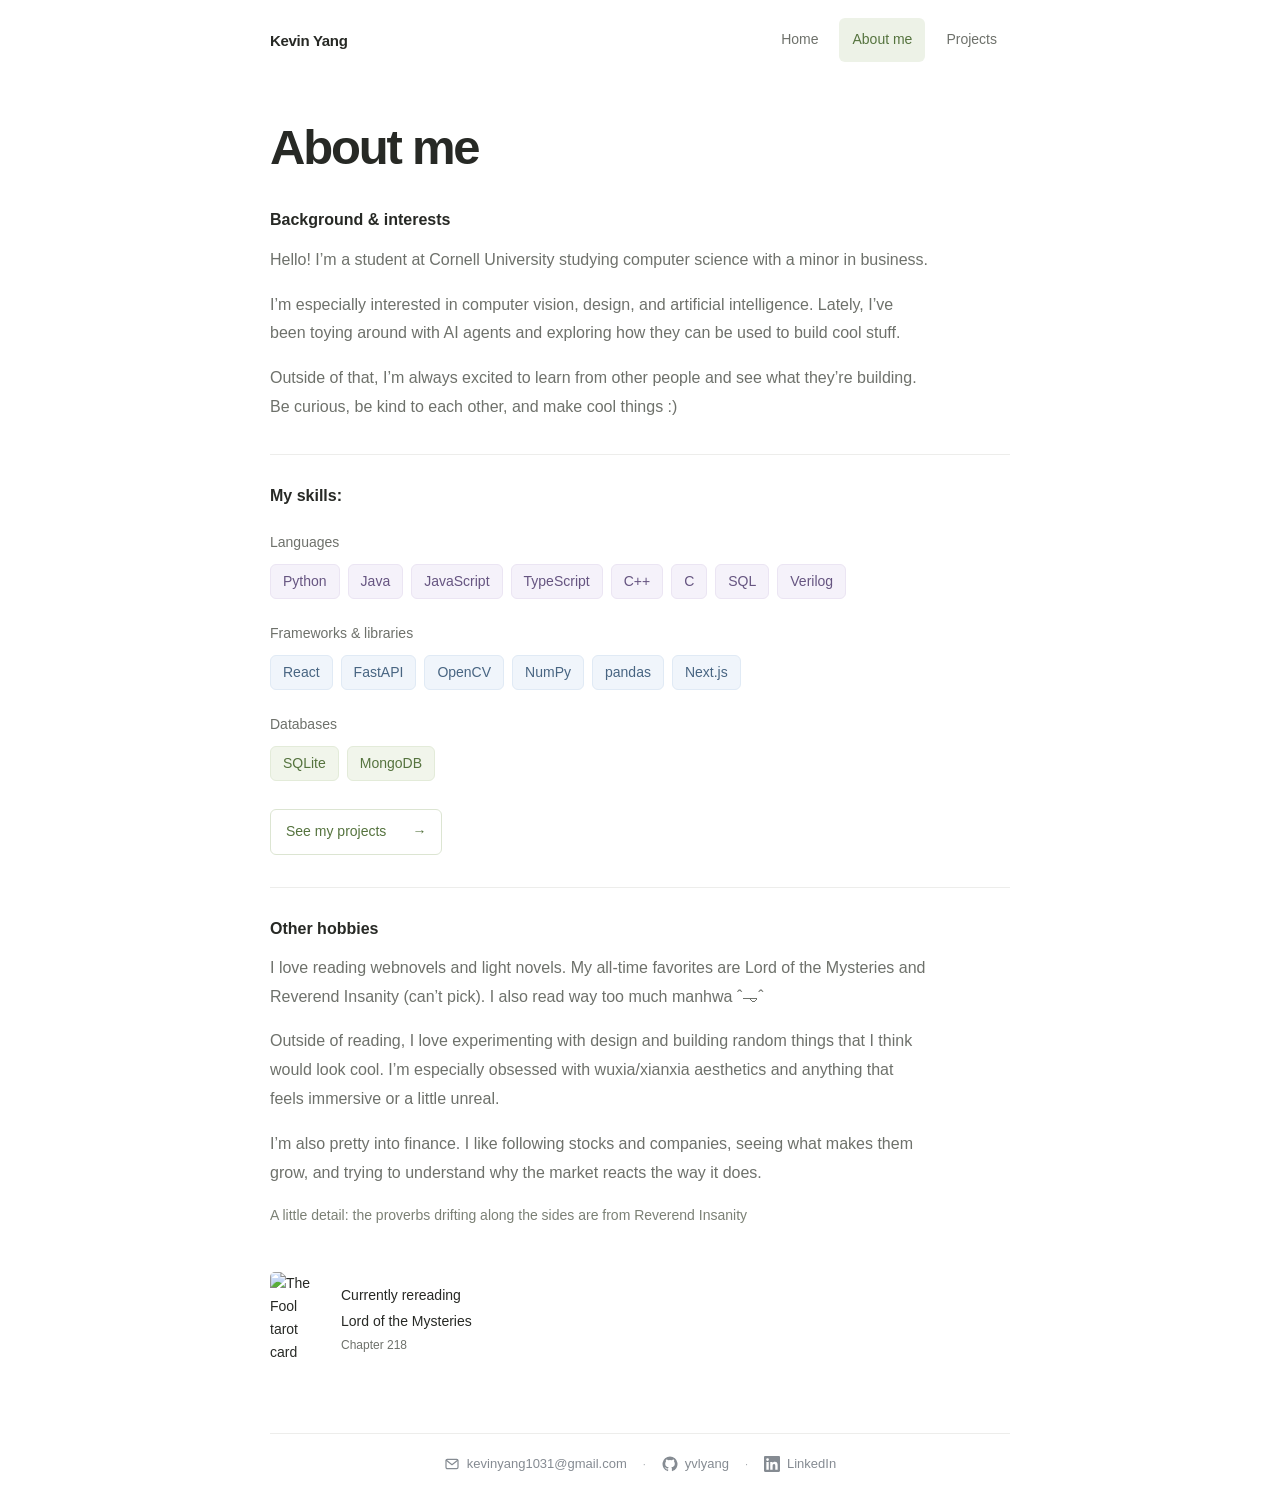
==== about/index.html @ 3167bc16 "Remove calligraphy sides and update student description" ====
<!doctype html>
<html lang="en">
<head>
  <meta charset="utf-8">
  <meta name="viewport" content="width=device-width, initial-scale=1">
  <meta name="theme-color" content="#ffffff">
  <title>About me</title>
  <meta name="description" content="Kevin Yang is a Cornell University student from Boston studying computer science with a business minor, interested in computer vision, artificial intelligence, and AI agents.">
  <meta property="og:title" content="About me">
  <meta property="og:description" content="Kevin Yang is a Cornell University student from Boston studying computer science with a business minor, interested in computer vision, artificial intelligence, and AI agents.">
  <meta property="og:image" content="https://yvlyang.com/assets/bhop-og.jpg">
  <meta property="og:url" content="https://yvlyang.com/about/">
  <link rel="icon" href="data:image/svg+xml,%3Csvg xmlns='http://www.w3.org/2000/svg' viewBox='0 0 64 64'%3E%3Crect width='64' height='64' rx='16' fill='%23edf3df'/%3E%3Ctext x='32' y='43' font-family='Arial' font-size='34' text-anchor='middle' fill='%232a3322'%3Ek%3C/text%3E%3C/svg%3E">
  <link rel="stylesheet" href="../styles.css?v=e16d48c0b4f1">
</head>
<body>
  <a class="skip-link" href="#main">Skip to content</a>
  <div class="page" id="top">
    <header class="header">
      <a class="wordmark" href="../index.html" aria-label="Kevin Yang, home">Kevin Yang</a>
      <nav aria-label="Main navigation">
        <a href="../index.html">Home</a>
        <a href="index.html" aria-current="page">About me</a>
        <a href="../projects/index.html">Projects</a>
      </nav>
    </header>

    <main id="main">
      <section class="section about-page" id="about" aria-labelledby="about-title">
        <div class="section-heading">
          <h1 id="about-title">About me</h1>
        </div>

        <section class="about-block" aria-labelledby="background-title">
          <h2 id="background-title">Background &amp; interests</h2>
          <p>Hello! I’m a student at Cornell University studying computer science with a minor in business.</p>
          <p>I’m especially interested in computer vision, design, and artificial intelligence. Lately, I’ve been toying around with AI agents and exploring how they can be used to build cool stuff.</p>
          <p>Outside of that, I’m always excited to learn from other people and see what they’re building. Be curious, be kind to each other, and make cool things :)</p>
        </section>

        <section class="about-block" aria-labelledby="skills-title">
          <h2 id="skills-title">My skills:</h2>
          <dl class="skills-list">
            <div class="skill-group languages"><dt>Languages</dt><dd><ul class="skill-tags" role="list"><li>Python</li><li>Java</li><li>JavaScript</li><li>TypeScript</li><li>C++</li><li>C</li><li>SQL</li><li>Verilog</li></ul></dd></div>
            <div class="skill-group frameworks"><dt>Frameworks &amp; libraries</dt><dd><ul class="skill-tags" role="list"><li>React</li><li>FastAPI</li><li>OpenCV</li><li>NumPy</li><li>pandas</li><li>Next.js</li></ul></dd></div>
            <div class="skill-group databases"><dt>Databases</dt><dd><ul class="skill-tags" role="list"><li>SQLite</li><li>MongoDB</li></ul></dd></div>
          </dl>
          <a class="projects-cta" href="../projects/index.html">See my projects <span aria-hidden="true">→</span></a>
        </section>

        <section class="about-block" aria-labelledby="outside-title">
          <h2 id="outside-title">Other hobbies</h2>
          <p>I love reading webnovels and light novels. My all-time favorites are Lord of the Mysteries and Reverend Insanity (can’t pick). I also read way too much manhwa ˆ𐃷ˆ</p>
          <p>Outside of reading, I love experimenting with design and building random things that I think would look cool. I’m especially obsessed with wuxia/xianxia aesthetics and anything that feels immersive or a little unreal.</p>
          <p>I’m also pretty into finance. I like following stocks and companies, seeing what makes them grow, and trying to understand why the market reacts the way it does.</p>
          <p class="site-note">A little detail: the proverbs drifting along the sides are from Reverend Insanity</p>
        </section>
        <div class="about-interests" aria-label="A little more about me">
          <!-- Add a book and its link when ready. -->
          <div class="interest-row" id="reading">
            <img class="reading-cover" src="../assets/lotm-the-fool.png" alt="The Fool tarot card" width="1144" height="1919" loading="lazy">
            <div class="interest-copy"><h2>Currently rereading</h2><p><span class="reading-title">Lord of the Mysteries</span><span class="reading-progress">Chapter 218</span></p></div>
          </div>
        </div>
      </section>
    </main>

    <footer class="footer footer-contacts" aria-label="Contact links">
      <a class="contact-link" href="mailto:kevinyang1031@gmail.com"><svg aria-hidden="true" viewBox="0 0 24 24" fill="none" stroke="currentColor" stroke-width="1.8" stroke-linecap="round" stroke-linejoin="round"><rect x="3" y="5" width="18" height="14" rx="2"/><path d="m3.5 6.5 8.5 6.5 8.5-6.5"/></svg>kevinyang1031@gmail.com</a>
      <span class="contact-divider" aria-hidden="true">·</span>
      <a class="contact-link" aria-label="GitHub: yvlyang" href="https://github.com/yvlyang"><svg aria-hidden="true" viewBox="0 0 24 24" fill="currentColor"><path d="M12 .75a11.25 11.25 0 0 0-3.56 21.92c.56.1.77-.24.77-.54v-2.1c-3.13.68-3.79-1.33-3.79-1.33-.51-1.3-1.25-1.64-1.25-1.64-1.02-.7.08-.69.08-.69 1.13.08 1.73 1.16 1.73 1.16 1 1.72 2.63 1.22 3.27.93.1-.73.39-1.22.71-1.5-2.5-.28-5.13-1.25-5.13-5.57 0-1.23.44-2.23 1.16-3.02-.12-.29-.5-1.43.11-2.98 0 0 .95-.3 3.1 1.15a10.8 10.8 0 0 1 5.64 0c2.15-1.46 3.1-1.15 3.1-1.15.61 1.55.23 2.69.11 2.98.72.79 1.16 1.79 1.16 3.02 0 4.33-2.64 5.28-5.15 5.56.4.35.76 1.03.76 2.08v3.1c0 .3.2.65.77.54A11.25 11.25 0 0 0 12 .75Z"/></svg>yvlyang</a>
      <span class="contact-divider" aria-hidden="true">·</span>
      <a class="contact-link" aria-label="Kevin Yang on LinkedIn" href="https://www.linkedin.com/in/yvlyang"><svg aria-hidden="true" viewBox="0 0 24 24" fill="currentColor"><path d="M20.45 20.45h-3.55v-5.57c0-1.33-.03-3.04-1.85-3.04-1.86 0-2.14 1.45-2.14 2.94v5.67H9.36V9h3.41v1.56h.05c.48-.9 1.64-1.85 3.37-1.85 3.6 0 4.27 2.37 4.27 5.46v6.28ZM5.34 7.43a2.06 2.06 0 1 1 0-4.12 2.06 2.06 0 0 1 0 4.12ZM7.12 20.45H3.56V9h3.56v11.45ZM22.22 0H1.77C.79 0 0 .77 0 1.73v20.54C0 23.23.79 24 1.77 24h20.45c.98 0 1.78-.77 1.78-1.73V1.73C24 .77 23.2 0 22.22 0Z"/></svg>LinkedIn</a>
    </footer>
  </div>
</body>
</html>
---- styles.css ----
:root {
  color-scheme: light;
  --background: #fff;
  --text: #272925;
  --muted: #6e716b;
  --line: #ededeb;
  --green: #55733e;
}
* { box-sizing: border-box; }
html { scroll-behavior: smooth; scroll-padding-top: 32px; scrollbar-width: none; }
html::-webkit-scrollbar { display: none; width: 0; height: 0; }
body {
  margin: 0;
  overflow-x: clip;
  background: var(--background);
  color: var(--text);
  font: 14px/1.65 -apple-system, BlinkMacSystemFont, "Segoe UI", Helvetica, Arial, sans-serif;
  -webkit-font-smoothing: antialiased;
}
::selection { background: #e8efd9; color: #272925; }
a { color: inherit; text-decoration: none; }
a:focus-visible, summary:focus-visible { outline: 2px solid var(--green); outline-offset: 6px; border-radius: 3px; }
a, summary { -webkit-tap-highlight-color: #e8efd9; }
svg { display: block; width: 22px; height: 22px; }
p, h1, h2, h3 { margin: 0; }
.page { width: min(740px, calc(100% - 64px)); min-height: 100vh; min-height: 100svh; margin-inline: auto; display: flex; flex-direction: column; }
main { flex: 1; }
.skip-link { position: fixed; top: 12px; left: 12px; padding: 8px 16px; background: #edf3df; z-index: 10; transform: translateY(-160%); }
.skip-link:focus { transform: translateY(0); }
.header { min-height: 112px; display: flex; flex-wrap: wrap; align-items: center; justify-content: space-between; gap: 12px; padding-block: 20px; }
.wordmark { font-size: 15px; font-weight: 600; letter-spacing: -.3px; line-height: 1; padding-block: 10px; }
.wordmark span { color: #7c975c; }
nav { display: flex; flex-wrap: wrap; gap: 8px; }
nav a { font-size: 14px; color: var(--muted); padding: 10px 13px; border-radius: 6px; transition: color 160ms, background 160ms; }
nav a[aria-current="page"] { background: #edf2e7; color: var(--green); }
nav a:hover { color: var(--text); background: #f5f6f3; }
.intro { padding: 68px 0 64px; }
.eyebrow { color: var(--green); font-size: 14px; font-weight: 500; }
h1 { margin: 21px 0 18px; font-size: clamp(38px, 6vw, 49px); line-height: 1.13; letter-spacing: -2.2px; font-weight: 550; }
.intro-copy { font-size: 20px; line-height: 1.55; color: #585d54; letter-spacing: -.35px; }
.intro-note { max-width: 470px; margin-top: 19px; color: var(--muted); font-size: 16px; }
.text-link { display: inline-flex; align-items: center; gap: 9px; font-size: 12px; transition: color 160ms; }
.text-link:hover { color: var(--green); }
.intro-link { margin-top: 27px; color: var(--green); padding-bottom: 2px; border-bottom: 1px solid #dce5d2; }
.section { padding: 68px 0 64px; }
.section-heading h1 { margin: 0; }
.section-heading { display: flex; align-items: baseline; justify-content: space-between; gap: 16px; margin-bottom: 24px; }
h2 { font-size: 28px; font-weight: 550; letter-spacing: -.8px; }
.section-caption { font-size: 12px; color: var(--muted); }
.project { display: flex; align-items: center; gap: 22px; padding: 9px; margin: -9px; border-radius: 8px; transition: background 180ms; }
.project:hover { background: #f8f9f6; }
.project-art { flex: 0 0 114px; height: 91px; border-radius: 5px; overflow: hidden; background: #eeeae3; }
.project-art img { width: 100%; height: 100%; object-fit: cover; display: block; }
.project-copy { flex: 1; min-width: 0; }
.project-title { display: flex; align-items: center; gap: 11px; margin-bottom: 5px; }
.project-title h2 { font-size: 16px; line-height: 1.5; font-weight: 550; letter-spacing: 0; }
.tag { background: #f0edf7; color: #746287; border-radius: 4px; font-size: 12px; padding: 1px 6px; }
.project-copy p { max-width: 420px; font-size: 16px; line-height: 1.6; color: var(--muted); }
.project-meta { display: flex; flex-wrap: wrap; gap: 8px; margin-top: 8px; color: var(--muted); font-size: 12px; }
.project-arrow { align-self: flex-start; margin: 4px 2px 0 0; color: var(--muted); font-size: 20px; transition: transform 180ms; }
.project:hover .project-arrow { transform: translate(2px, -2px); }
.project-footnote { margin-top: 22px; display: flex; align-items: baseline; justify-content: space-between; gap: 12px; color: var(--muted); }
.project-footnote p, .project-footnote a { font-size: 12px; }
.about-block { margin-top: 32px; }
.about-block + .about-block { padding-top: 28px; border-top: 1px solid var(--line); }
.about-block h2 { margin-bottom: 12px; font-size: 16px; font-weight: 550; letter-spacing: 0; }
.about-block p { max-width: 660px; font-size: 16px; line-height: 1.8; color: var(--muted); }
.about-block p + p { margin-top: 16px; }
.skills-list { display: grid; gap: 23px; margin: 22px 0 0; }
.skill-group { --skill-bg: #f5f2fa; --skill-color: #665581; --skill-border: #ebe5f3; display: grid; gap: 10px; }
.skill-group.frameworks { --skill-bg: #f0f5fb; --skill-color: #486582; --skill-border: #e0eaf5; }
.skill-group.databases { --skill-bg: #f1f5eb; --skill-color: #55733e; --skill-border: #e3ebd9; }
.skills-list dt { font-size: 14px; font-weight: 500; color: var(--muted); }
.skills-list dd { margin: 0; min-width: 0; }
.skill-tags { display: flex; flex-wrap: wrap; gap: 8px; padding: 0; margin: 0; list-style: none; }
.skill-tags li { padding: 6px 12px; border: 1px solid var(--skill-border); border-radius: 6px; background: var(--skill-bg); color: var(--skill-color); font-size: 14px; line-height: 1.5; }
.projects-cta { display: inline-flex; align-items: center; gap: 26px; min-height: 44px; margin-top: 28px; padding: 10px 15px; border: 1px solid #dce5d2; border-radius: 6px; color: var(--green); font-size: 14px; font-weight: 500; transition: background 160ms, border-color 160ms; }
.projects-cta span { transition: transform 160ms; }
.projects-cta:hover { background: #edf2e7; border-color: #bdcea9; }
.projects-cta:hover span { transform: translateX(3px); }
.about-interests { display: grid; grid-template-columns: 1fr 1fr; gap: 24px; margin-top: 43px; }
.interest-row { display: flex; align-items: center; gap: 13px; min-width: 0; }
.interest-copy h2 { font-size: 14px; font-weight: 500; letter-spacing: 0; }
.interest-copy { flex: 1; }
.interest-copy p { font-size: 12px; color: var(--muted); margin-top: 3px; }
.contact { padding-bottom: 53px; }
.contact .section-heading { margin-bottom: 17px; }
.contact > p { color: var(--muted); font-size: 16px; }
.contact-links { display: flex; flex-direction: column; align-items: flex-start; gap: 6px; margin-top: 18px; }
.contact-link { display: inline-flex; gap: 8px; align-items: center; font-size: 14px; padding: 5px 0; }
.contact-link svg { width: 15px; height: 15px; }
.contact-link span { margin-left: 7px; color: var(--muted); }
.contact-link:hover { color: var(--green); }
.footer { border-top: 1px solid var(--line); padding: 25px 0 18px; display: flex; justify-content: space-between; gap: 16px; color: var(--muted); font-size: 11px; }
.footer a { padding-block: 4px; margin-top: -4px; }
.footer a:hover { color: var(--green); }
.footer a span { margin-left: 10px; }
.credits { padding-bottom: 32px; font-size: 12px; color: var(--muted); }
.credits summary { width: fit-content; cursor: pointer; }
.credits p { margin-top: 10px; max-width: 550px; }
.credits a { text-decoration: underline; text-underline-offset: 3px; }
@media (max-width: 600px) {
  .page { width: calc(100% - 40px); }
  .header { min-height: 86px; }
  nav { gap: 3px; }
  nav a { font-size: 13px; padding: 10px 7px; }
  .intro { padding: 48px 0; }
  .section { padding: 48px 0; }
  .section-heading { align-items: flex-start; flex-direction: column; gap: 10px; }
  h2 { font-size: 25px; }
  .intro-copy { font-size: 18px; }
  .intro-note { max-width: 290px; }
  .section-caption { font-size: 12px; }
  .project { gap: 15px; }
  .project-art { flex-basis: 78px; height: 86px; }
  .project-title { gap: 7px; flex-wrap: wrap; }
  .project-copy p { font-size: 14px; }
  .project-arrow { font-size: 17px; }
  .about-interests { grid-template-columns: 1fr; gap: 19px; margin-top: 34px; }
  .footer { font-size: 12px; }
}
@media (max-width: 360px) {
  nav { gap: 1px; }
  nav a { padding-inline: 7px; }
  .section-caption { max-width: 140px; text-align: left; }
  .project-art { flex-basis: 62px; height: 78px; }
  .project { gap: 11px; }
  .project-arrow { display: none; }
}
@media (prefers-reduced-motion: reduce) {
  html { scroll-behavior: auto; }
  *, *::before, *::after { transition: none !important; }
}

/* Personal updates */
.reading-cover { width: 58px; height: auto; flex: 0 0 58px; border-radius: 5px; display: block; }
.reading-title, .reading-progress { display: block; }
.reading-title { color: var(--text); font-size: 14px; }
.reading-progress { margin-top: 3px; }
[hidden] { display: none !important; }

.tutorial-note { margin-top: 12px; color: var(--muted); font-size: 12px; }
.tutorial-cover { display: block; width: 100%; height: auto; margin-top: 32px; border-radius: 8px; }
.controls { margin: 0; }
.controls div { display: grid; grid-template-columns: 160px 1fr; padding: 10px 0; border-bottom: 1px solid var(--line); gap: 16px; }
.controls dt { font-weight: 500; }
.controls dd { margin: 0; color: var(--muted); }
@media (max-width: 420px) { .controls div { grid-template-columns: 120px 1fr; } }

.projects .project { margin: 0; padding: 26px 10px; gap: 22px; border-bottom: 1px solid var(--line); border-radius: 0; }
.projects .project-copy p { max-width: 630px; }
.projects .project:first-of-type { border-top: 1px solid var(--line); }

.tag-playable { color: var(--green); background: #edf2e7; }
.project-play { display: inline-flex; align-items: center; gap: 8px; margin-top: 12px; color: var(--green); font-size: 14px; font-weight: 600; }

.footer-contacts { justify-content: center; align-items: center; flex-wrap: wrap; gap: 10px 16px; padding: 25px 0 28px; color: #858b92; }
.footer-contacts .contact-link { display: inline-flex; align-items: center; gap: 7px; margin: 0; padding: 4px 0; font-size: 13px; line-height: 1.5; }
.footer-contacts .contact-link svg { width: 16px; height: 16px; flex-shrink: 0; }
.contact-divider { color: #a8acb0; }
@media (max-width: 480px) {
  .footer-contacts { gap: 8px 14px; }
  .footer-contacts .contact-link:first-child { flex-basis: 100%; justify-content: center; }
  .footer-contacts .contact-divider:nth-child(2) { display: none; }
}

.home-projects { padding: 0 0 48px; }
.home-projects .section-heading { align-items: center; }
.home-projects .section-heading h2 { font-size: 23px; }
.home-projects .project-title h3 { font-size: 16px; line-height: 1.5; font-weight: 550; letter-spacing: 0; }
.home-projects .project { padding-block: 20px; }
.about-block .site-note { font-size: 14px; color: #7b8075; }
/* Shared page rhythm: every page title starts at the same height. */
.header { min-height: 80px; padding-block: 0; }
.intro, .section { padding-top: 40px; }
/* Grow the gap above home projects into spare height without pushing the footer off screen. */
.intro { padding-bottom: clamp(36px, calc(100vh - 708px), 64px); padding-bottom: clamp(36px, calc(100svh - 708px), 64px); }
.intro h1 { margin: 0 0 12px; }
.intro-link { margin-top: 16px; }
/* Home is compact so the contact links show without scrolling. */
.home-projects { padding-bottom: 16px; }
.home-projects .section-heading { margin-bottom: 8px; }
.home-projects .section-heading h2 { line-height: 1.3; }
.home-projects .project { padding-block: 13px; }
.home-projects .project-title { margin-bottom: 2px; }
.home-projects .project-copy p { line-height: 1.5; }
.home-projects .project-meta { margin-top: 4px; }
.home-projects .project-play { margin-top: 6px; }
.footer-contacts { padding: 16px 0 18px; }
@media (max-width: 600px) {
  .header { min-height: 72px; }
  .intro, .section { padding-top: 32px; }
  .intro { padding-bottom: 28px; }
  .home-projects .section-heading { align-items: flex-start; }
  .home-projects .project { padding-block: 12px; }
}
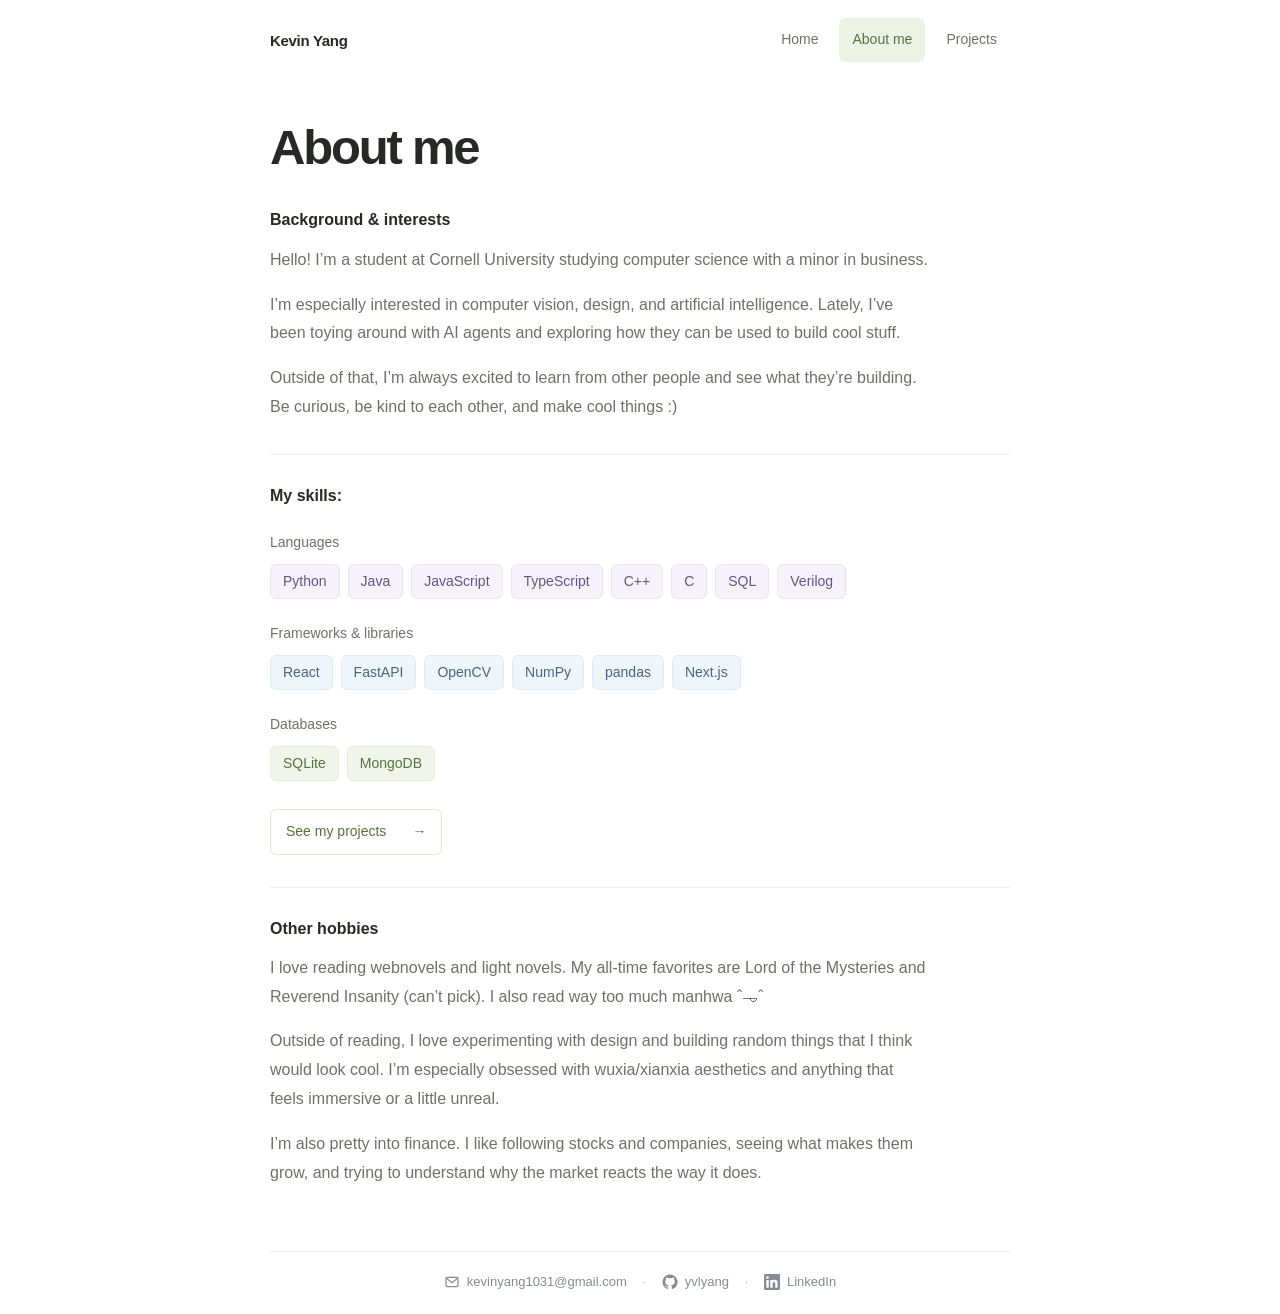
==== commit 586f7392: "Remove current reading section and obsolete side decoration note" ====
--- a/about/index.html
+++ b/about/index.html
@@ -53,15 +53,7 @@
           <p>I love reading webnovels and light novels. My all-time favorites are Lord of the Mysteries and Reverend Insanity (can’t pick). I also read way too much manhwa ˆ𐃷ˆ</p>
           <p>Outside of reading, I love experimenting with design and building random things that I think would look cool. I’m especially obsessed with wuxia/xianxia aesthetics and anything that feels immersive or a little unreal.</p>
           <p>I’m also pretty into finance. I like following stocks and companies, seeing what makes them grow, and trying to understand why the market reacts the way it does.</p>
-          <p class="site-note">A little detail: the proverbs drifting along the sides are from Reverend Insanity</p>
         </section>
-        <div class="about-interests" aria-label="A little more about me">
-          <!-- Add a book and its link when ready. -->
-          <div class="interest-row" id="reading">
-            <img class="reading-cover" src="../assets/lotm-the-fool.png" alt="The Fool tarot card" width="1144" height="1919" loading="lazy">
-            <div class="interest-copy"><h2>Currently rereading</h2><p><span class="reading-title">Lord of the Mysteries</span><span class="reading-progress">Chapter 218</span></p></div>
-          </div>
-        </div>
       </section>
     </main>
 
